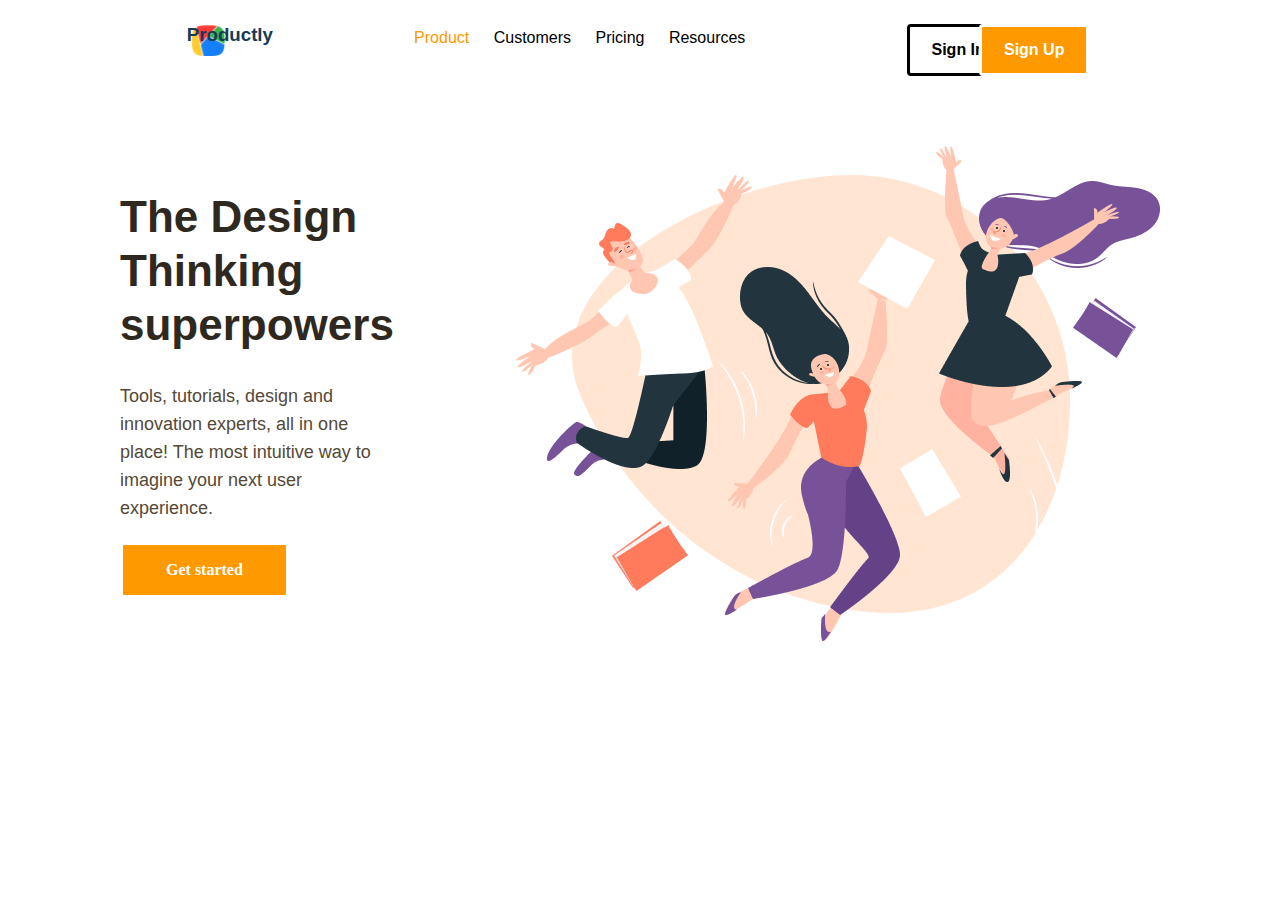
==== index.html @ 8413e2f8 "Work is done" ====
<!DOCTYPE html>
<html lang="en">
<head>
    <meta charset="UTF-8">
    <meta http-equiv="X-UA-Compatible" content="IE=edge">
    <meta name="viewport" content="width=device-width, initial-scale=1.0">
    <title>Document</title>
    <link rel="stylesheet" href="./css/styles.css">
</head>
<body>
    
    <div class="wrapper">
        <header class="header">
            <div class="header__container">
                <img class="header__img" src="./img/Bitmap.png" alt="icon"> 
                <h3 class="header__title">Productly</h3>
                    <ul>
                        <li class="list">Product</li>
                        <li class="list">Customers</li>
                        <li class="list">Pricing</li>
                        <li class="list">Resources</li>
                    </ul>
                <button class="header__button1">Sign In</button>
                <button class="header__button2">Sign Up</button>
            </div>
        </header>

        <section class="section1">
            <div class="section1__container">
                <div class="flex__box">
                <h1 class="section1__title">The Design Thinking <br> superpowers</h1>
                <p class="section1__text">Tools, tutorials, design and innovation experts, all in one <br> place! The most intuitive way to imagine your next user <br> experience.</p>
                <button class="section1__button">Get started</button>
            </div>
                <div class="section1__img-box">
                    <img class="section1__img" src="./img/Image.png" alt="People">
                </div>
            </div>
        </section>
    </div>
    
</body>
</html>
---- css/styles.css ----
* {
    margin: 0;
    padding: 0;
    box-sizing: border-box;
    list-style-type: none;
}

img {
    width: 100%;
    display: block;
}

button {
    border: none;
    background: transparent;
    display: block;
}

body {
    font-family: 'Montserrat', sans-serif;
    font-style: normal;
}

.header__container {
    margin: 24px 120px;
    display: flex;
    justify-content: space-around;
}

.header__img {
    width: 34px;
    height: 32px;
    color: #173A56;
    display: inline;
}

.header__title {
    display: inline;
    color: #173A56;
    margin-left: -179px;
}

.list {
    font-weight: 400;
    font-size: 16px;
    line-height: 28px;
    display: inline;
    margin-right: 20px;
}

.list:first-child {
    color: #FF9900;
}

.header__button1 {
    border: solid;
    border-radius: 4px;
    padding: 13px 22px;
    background: white;
    font-weight: 600;
    font-size: 16px;
    line-height: 20px;
    color: black;
    margin-right: -172px;
}

.header__button2 {
    border: solid;
    border-radius: 4px;
    padding: 13px 22px;
    background: #FF9900;
    font-weight: 600;
    font-size: 16px;
    line-height: 20px;
    color: #FFFFFF;
}

.section1__container {
    margin: 70px 120px 100px 120px;
    display: flex;
    align-items: center;
}
.section1__img {
    width: auto;
}

.section1__title {
    font-weight: 700;
    font-size: 44px;
    line-height: 54px;
    color: #2F281E;
}

.section1__text {
    font-weight: 400;
    font-size: 18px;
    line-height: 28px;
    color: #544837;
    margin-top: 30px;
    margin-bottom: 20px;
    margin-right: 112px;
}

.section1__button {
   padding: 13px 43px;
    background: #FF9900;
    border-radius: 4px;
    color: #FFFFFF;
    font-family: 'Poppins';
    border: solid;
    font-weight: 700;
    font-size: 16px;
    line-height: 24px;
    text-align: center;

}
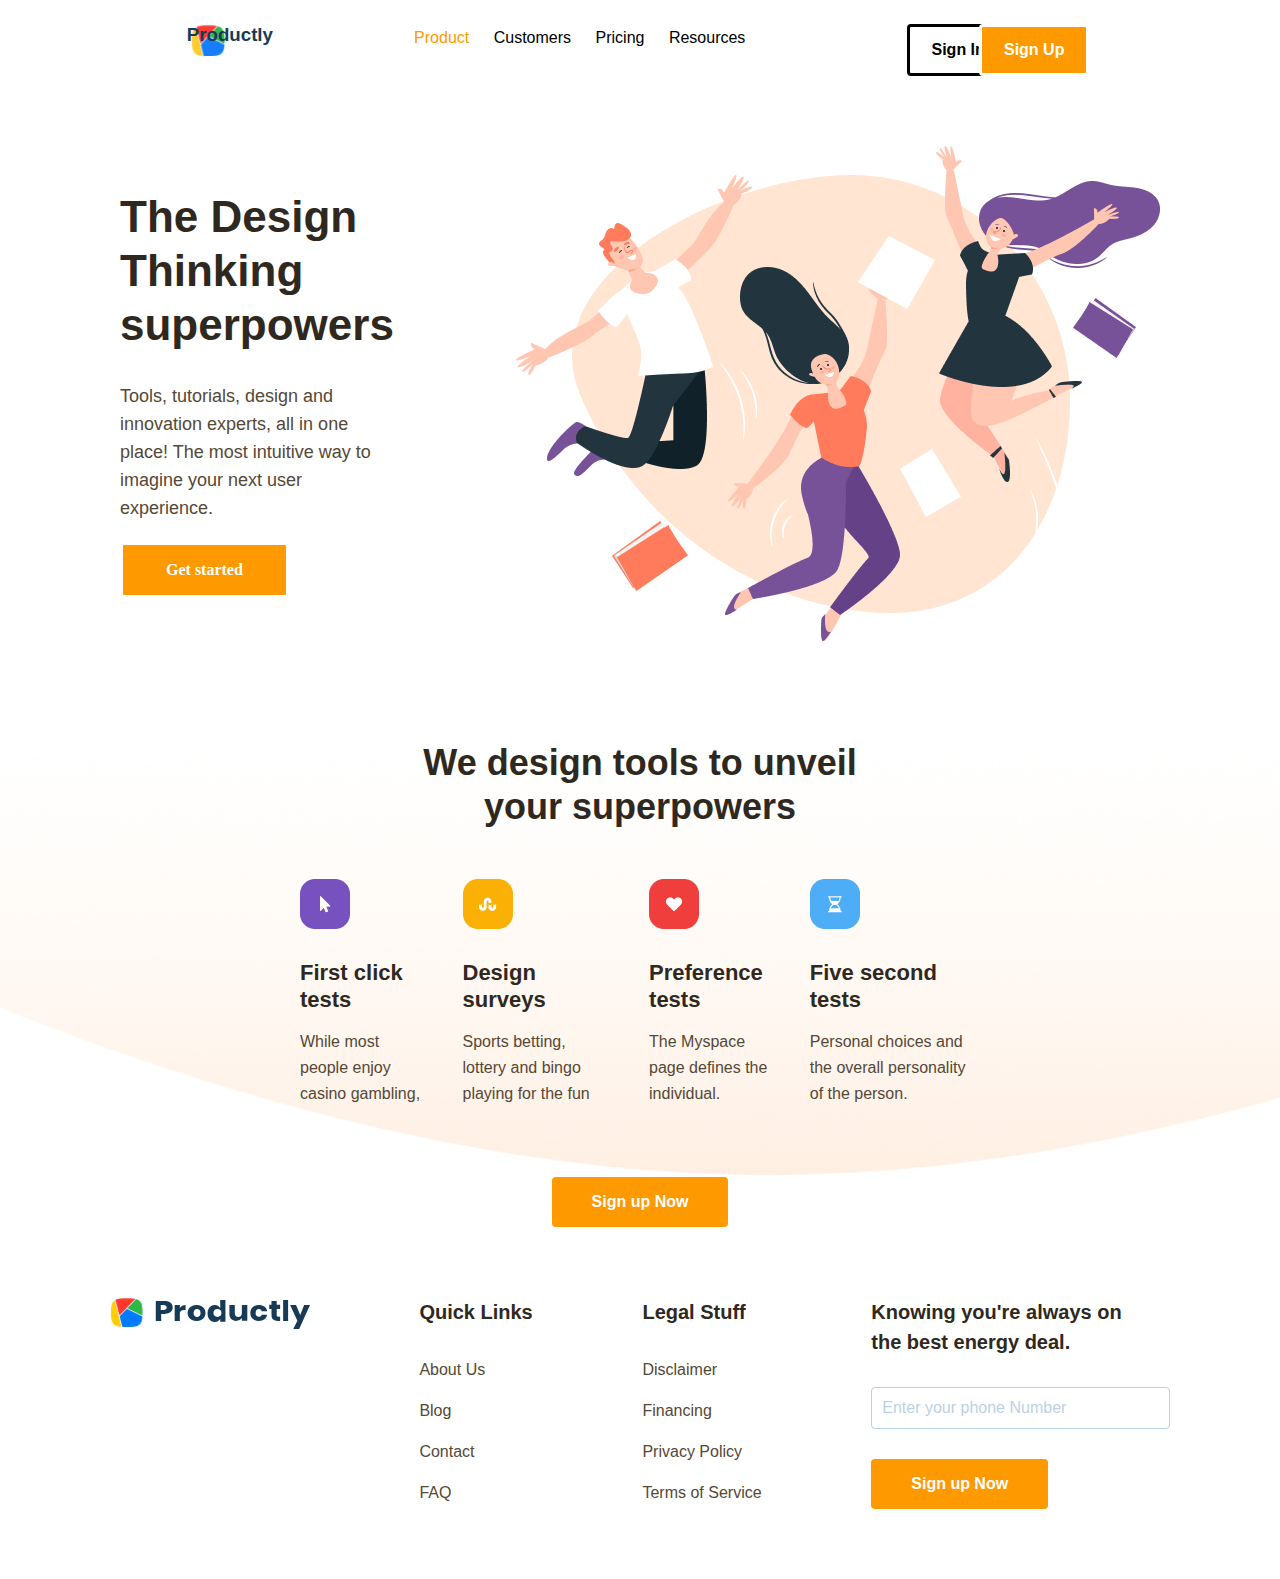
==== commit 3056ba21: "HomeWork 9" ====
--- a/index.html
+++ b/index.html
@@ -1,5 +1,6 @@
 <!DOCTYPE html>
 <html lang="en">
+
 <head>
     <meta charset="UTF-8">
     <meta http-equiv="X-UA-Compatible" content="IE=edge">
@@ -7,19 +8,20 @@
     <title>Document</title>
     <link rel="stylesheet" href="./css/styles.css">
 </head>
+
 <body>
-    
+
     <div class="wrapper">
         <header class="header">
             <div class="header__container">
-                <img class="header__img" src="./img/Bitmap.png" alt="icon"> 
+                <img class="header__img" src="./img/Bitmap.png" alt="icon">
                 <h3 class="header__title">Productly</h3>
-                    <ul>
-                        <li class="list">Product</li>
-                        <li class="list">Customers</li>
-                        <li class="list">Pricing</li>
-                        <li class="list">Resources</li>
-                    </ul>
+                <ul>
+                    <li class="list">Product</li>
+                    <li class="list">Customers</li>
+                    <li class="list">Pricing</li>
+                    <li class="list">Resources</li>
+                </ul>
                 <button class="header__button1">Sign In</button>
                 <button class="header__button2">Sign Up</button>
             </div>
@@ -28,16 +30,80 @@
         <section class="section1">
             <div class="section1__container">
                 <div class="flex__box">
-                <h1 class="section1__title">The Design Thinking <br> superpowers</h1>
-                <p class="section1__text">Tools, tutorials, design and innovation experts, all in one <br> place! The most intuitive way to imagine your next user <br> experience.</p>
-                <button class="section1__button">Get started</button>
-            </div>
+                    <h1 class="section1__title">The Design Thinking <br> superpowers</h1>
+                    <p class="section1__text">Tools, tutorials, design and innovation experts, all in one <br> place!
+                        The most intuitive way to imagine your next user <br> experience.</p>
+                    <button class="section1__button">Get started</button>
+                </div>
                 <div class="section1__img-box">
                     <img class="section1__img" src="./img/Image.png" alt="People">
                 </div>
             </div>
         </section>
+
+        <section class="section2">
+            <div class="section2__container">
+                <h2 class="section2__title">We design tools to unveil <br> your superpowers</h2>
+                <div class="section2__flexbox">
+                    <div class="section2__flexbox-card">
+                        <img class="card__icon" src="./img/icon.png" alt="icon">
+                        <h4 class="card__title">First click tests</h4>
+                        <p class="card__text">While most people enjoy casino gambling,</p>
+                    </div>
+                    <div class="section2__flexbox-card">
+                        <img class="card__icon" src="./img/icon (1).png" alt="icon">
+                        <h4 class="card__title">Design surveys</h4>
+                        <p class="card__text">Sports betting, lottery and bingo playing for the fun</p>
+                    </div>
+                    <div class="section2__flexbox-card">
+                        <img class="card__icon" src="./img/icon (2).png" alt="icon">
+                        <h4 class="card__title">Preference tests</h4>
+                        <p class="card__text">The Myspace page defines the individual.</p>
+                    </div>
+                    <div class="section2__flexbox-card">
+                        <img class="card__icon" src="./img/icon (3).png" alt="icon">
+                        <h4 class="card__title">Five second tests</h4>
+                        <p class="card__text">Personal choices and the overall personality of the person.</p>
+                    </div>
+                </div>
+                <button class="section2__button">Sign up Now</button>
+            </div>
+        </section>
+
+        <footer class="footer">
+            <div class="footer__container">
+                <div class="footer__flexbox">
+                    <div class="footer__flexbox-card">
+                        <img class="card__logo" src="./img/Logo.svg" alt="logo">
+                    </div>
+                    <div class="footer__flexbox-card">
+                        <h4 class="footer__card-title">Quick Links</h4>
+                        <ul>
+                            <li class="footer__list">About Us</li>
+                            <li class="footer__list">Blog</li>
+                            <li class="footer__list">Contact</li>
+                            <li class="footer__list">FAQ</li>
+                        </ul>
+                    </div>
+                    <div class="footer__flexbox-card">
+                        <h4 class="footer__card-title">Legal Stuff</h4>
+                        <ul>
+                            <li class="footer__list">Disclaimer</li>
+                            <li class="footer__list">Financing</li>
+                            <li class="footer__list">Privacy Policy</li>
+                            <li class="footer__list">Terms of Service</li>
+                        </ul>
+                    </div>
+                    <div class="footer__flexbox-card">
+                        <h4 class="footer__card-title">Knowing you're always on <br> the best energy deal.</h4>
+                        <input class="footer__input" type="number" placeholder="Enter your phone Number">
+                        <button class="footer__button">Sign up Now</button>
+                    </div>
+                </div>
+            </div>
+        </footer>
     </div>
-    
+
 </body>
+
 </html>--- a/css/styles.css
+++ b/css/styles.css
@@ -80,6 +80,7 @@
     display: flex;
     align-items: center;
 }
+
 .section1__img {
     width: auto;
 }
@@ -102,7 +103,7 @@
 }
 
 .section1__button {
-   padding: 13px 43px;
+    padding: 13px 43px;
     background: #FF9900;
     border-radius: 4px;
     color: #FFFFFF;
@@ -115,5 +116,109 @@
 
 }
 
-
-
+.section2__container {
+    padding-left: 300px;
+    padding-right: 300px;
+    background-image: url("../img/bg.png");
+    background-repeat: no-repeat;
+    background-size: 1600px 435px;
+}
+
+.section2__title {
+    font-weight: 700;
+    font-size: 36px;
+    line-height: 44px;
+    text-align: center;
+    color: #2F281E;
+    margin-bottom: 50px;
+}
+
+.section2__flexbox {
+    display: flex;
+    justify-content: space-between;
+    gap: 40px;
+}
+
+.card__icon {
+    width: auto;
+}
+
+.card__title {
+    font-weight: 600;
+    font-size: 22px;
+    line-height: 27px;
+    color: #2F281E;
+    margin-top: 30px;
+    margin-bottom: 16px;
+}
+
+.card__text {
+    font-weight: 500;
+    font-size: 16px;
+    line-height: 26px;
+    color: #544837;
+}
+
+.section2__button {
+    font-weight: 700;
+    font-size: 16px;
+    line-height: 24px;
+    color: #FFFFFF;
+    background: #FF9900;
+    border-radius: 4px;
+    padding: 13px 40px;
+    margin: 70px auto;
+}
+
+.footer__container {
+    margin-bottom: 70px;
+}
+
+.footer__flexbox {
+    display: flex;
+    justify-content: space-evenly;
+}
+
+.card__logo {
+    width: auto;
+}
+
+.footer__card-title {
+    font-weight: 700;
+    font-size: 20px;
+    line-height: 30px;
+    color: #2F281E;
+    margin-bottom: 30px;
+}
+
+.footer__list {
+    font-weight: 500;
+    font-size: 16px;
+    line-height: 26px;
+    color: #544837;
+    margin-top: 15px;
+
+}
+
+.footer__input {
+    font-size: 16px;
+    line-height: 20px;
+    border: 1px solid #BCD0E5;
+    border-radius: 4px;
+    padding: 10px 80px 10px 10px;
+}
+
+::placeholder {
+    color: #BCD0E5;
+}
+
+.footer__button {
+    background: #FF9900;
+    border-radius: 4px;
+    padding: 13px 40px;
+    font-weight: 700;
+    font-size: 16px;
+    line-height: 24px;
+    color: #FFFFFF;
+    margin-top: 30px;
+}